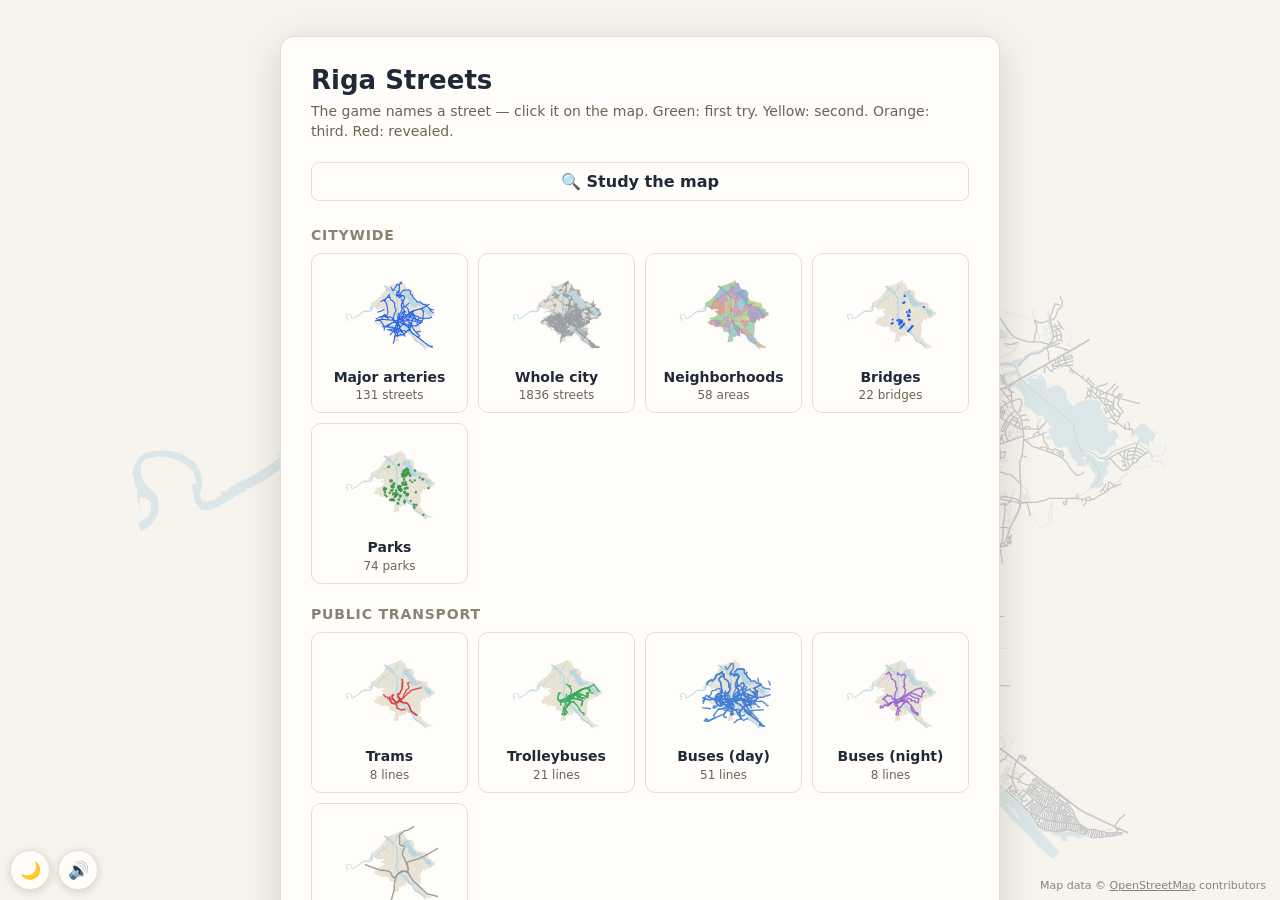
==== index.html @ 74962e13 "Riga Streets: Seterra-style game for learning Riga's geography Locate quizzes for streets (58 neighb" ====
<!DOCTYPE html>
<html lang="en">
<head>
<meta charset="utf-8">
<meta name="viewport" content="width=device-width, initial-scale=1, user-scalable=no">
<title>Riga Streets</title>
<script>
/* Apply the saved theme before first paint to avoid a light flash */
try {
  var t = (JSON.parse(localStorage.getItem("rigaStreets.prefs")) || {}).theme;
  if (!t && matchMedia("(prefers-color-scheme: dark)").matches) t = "dark";
  if (t) document.documentElement.dataset.theme = t;
} catch (e) {}
</script>
<link rel="stylesheet" href="css/style.css?v=16">
</head>
<body>

<canvas id="map"></canvas>

<div id="tooltip" class="hidden"></div>

<div id="nodata" class="hidden panel">
  <h1>Riga Streets</h1>
  <p>Game data not found. Generate it first:</p>
  <pre>python3 tools/fetch_osm.py
python3 tools/build_data.py</pre>
  <p>then reload this page.</p>
</div>

<div id="menu" class="screen hidden">
  <div class="panel menu-panel">
    <h1>Riga Streets</h1>
    <p class="subtitle">The game names a street — click it on the map.
      Green: first try. Yellow: second. Orange: third. Red: revealed.</p>
    <button id="btn-study" class="btn btn-wide">🔍 Study the map</button>
    <h2>Citywide</h2>
    <div id="menu-specials" class="level-list"></div>
    <h2>Public transport</h2>
    <div id="menu-transport" class="level-list"></div>
    <h2>Neighborhoods</h2>
    <input id="hood-search" type="search" placeholder="Search neighborhoods…"
           autocomplete="off" spellcheck="false">
    <div id="hood-none" class="hood-none hidden">No neighborhood matches</div>
    <div id="menu-hoods" class="level-list"></div>
  </div>
</div>

<div id="hud" class="hidden">
  <div class="hud-bar">
    <button id="btn-quit" class="btn btn-small">‹ Menu</button>
    <div id="prompt">Click: <b id="prompt-name"></b> <span id="prompt-hint"></span></div>
    <div id="progress" class="hud-stat"></div>
    <div id="timer" class="hud-stat"></div>
    <button id="btn-skip" class="btn btn-small" title="Give up on this street (S)">Skip</button>
  </div>
</div>

<div id="study-bar" class="hidden">
  <div class="hud-bar">
    <button id="btn-study-back" class="btn btn-small">‹ Menu</button>
    <div class="hud-title">Study mode — hover for names, click to pin</div>
    <label class="toggle"><input type="checkbox" id="study-districts"> Districts</label>
    <label class="toggle"><input type="checkbox" id="study-shade"> Shading</label>
    <label class="toggle"><input type="checkbox" id="study-majors"> Majors only</label>
  </div>
</div>

<div id="summary" class="screen hidden">
  <div class="panel summary-panel">
    <h1 id="sum-title"></h1>
    <div class="sum-score-row">
      <div id="sum-score"></div>
      <div id="sum-best" class="badge hidden">New best!</div>
    </div>
    <p id="sum-detail"></p>
    <div id="sum-missed-wrap">
      <h2><span id="sum-missed-word">Missed streets</span>
        <span class="hint">(hover to flash on the map)</span></h2>
      <ul id="sum-missed"></ul>
    </div>
    <div class="btn-row">
      <button id="sum-again" class="btn">Play again</button>
      <button id="sum-study" class="btn">Study this area</button>
      <button id="sum-menu" class="btn">Menu</button>
    </div>
  </div>
</div>

<div id="corner-controls">
  <button id="btn-theme" class="corner-btn" title="Light/dark theme">🌙</button>
  <button id="btn-sound" class="corner-btn" title="Sound on/off">🔊</button>
</div>

<div id="attribution">Map data © <a href="https://www.openstreetmap.org/copyright"
  target="_blank" rel="noopener">OpenStreetMap</a> contributors</div>

<script src="data/riga_data.js?v=16"></script>
<script src="js/geometry.js?v=16"></script>
<script src="js/spatial.js?v=16"></script>
<script src="js/view.js?v=16"></script>
<script src="js/renderer.js?v=16"></script>
<script src="js/levels.js?v=16"></script>
<script src="js/storage.js?v=16"></script>
<script src="js/sound.js?v=16"></script>
<script src="js/study.js?v=16"></script>
<script src="js/game.js?v=16"></script>
<script src="js/hoodgame.js?v=16"></script>
<script src="js/featgame.js?v=16"></script>
<script src="js/ui.js?v=16"></script>
<script src="js/main.js?v=16"></script>
</body>
</html>
---- css/style.css ----
:root {
  --bg: #f7f4ee;
  --panel: #fffdf9;
  --panel-border: #e5dfd2;
  --text: #1f2937;
  --text-dim: #6b6455;
  --text-faint: #8a8272;
  --hover-bg: #f4efe4;
  --pre-bg: #f2ede2;
  --veil: rgba(247, 244, 238, 0.55);
  --shadow: rgba(60, 50, 30, 0.18);
  --tooltip-bg: rgba(31, 41, 55, 0.92);
  --gold: #b8860b;
  --flash-ok: #c9ecd0;
  --flash-bad: #f6cfc9;
  --accent-border: #2563eb;
}

[data-theme="dark"] {
  --bg: #14171c;
  --panel: #1d2127;
  --panel-border: #30363d;
  --text: #e6e9ee;
  --text-dim: #9aa3ad;
  --text-faint: #7c8590;
  --hover-bg: #262c34;
  --pre-bg: #12151a;
  --veil: rgba(20, 23, 28, 0.6);
  --shadow: rgba(0, 0, 0, 0.5);
  --tooltip-bg: rgba(10, 12, 15, 0.95);
  --gold: #d4a72c;
  --flash-ok: #1f4d2a;
  --flash-bad: #5c2620;
  --accent-border: #60a5fa;
}

* { box-sizing: border-box; margin: 0; padding: 0; }

html, body {
  height: 100%;
  overflow: hidden;
  font-family: system-ui, -apple-system, "Segoe UI", Roboto, sans-serif;
  color: var(--text);
  background: var(--bg);
}

#map {
  position: fixed;
  inset: 0;
  width: 100%;
  height: 100%;
  touch-action: none;
  cursor: crosshair;
}

.hidden { display: none !important; }

/* --- overlay screens --- */

.screen {
  position: fixed;
  inset: 0;
  display: flex;
  align-items: flex-start;
  justify-content: center;
  padding: 4vh 16px;
  overflow-y: auto;
  background: var(--veil);
}

.panel {
  background: var(--panel);
  border: 1px solid var(--panel-border);
  border-radius: 14px;
  box-shadow: 0 10px 40px var(--shadow);
  padding: 28px 30px;
  max-width: 720px;
  width: 100%;
}

#nodata {
  position: fixed;
  top: 10vh;
  left: 50%;
  transform: translateX(-50%);
  max-width: 480px;
}
#nodata pre {
  background: var(--pre-bg);
  padding: 12px;
  border-radius: 8px;
  margin: 10px 0;
}

h1 { font-size: 26px; margin-bottom: 6px; }
h2 { font-size: 14px; text-transform: uppercase; letter-spacing: 0.06em;
     color: var(--text-faint); margin: 22px 0 10px; }
.subtitle { color: var(--text-dim); font-size: 14px; margin-bottom: 14px; line-height: 1.45; }
.hint { font-weight: normal; text-transform: none; letter-spacing: 0; }

/* --- menu card grid --- */

.level-list {
  display: grid;
  grid-template-columns: repeat(auto-fill, minmax(136px, 1fr));
  gap: 10px;
}

.level-card {
  display: flex;
  flex-direction: column;
  align-items: center;
  gap: 3px;
  padding: 12px 8px 10px;
  border: 1px solid var(--panel-border);
  border-radius: 10px;
  background: none;
  font: inherit;
  color: inherit;
  cursor: pointer;
  text-align: center;
}
.level-card:hover {
  background: var(--hover-bg);
  border-color: var(--accent-border);
}
.level-card .thumb { margin-bottom: 4px; }
.lv-name { font-weight: 600; font-size: 14px; line-height: 1.2; }
.lv-meta { font-size: 12px; color: var(--text-dim); white-space: nowrap; }
.lv-best { color: var(--gold); font-weight: 600; }

#hood-search {
  width: 100%;
  font: inherit;
  padding: 8px 12px;
  border: 1px solid var(--panel-border);
  border-radius: 8px;
  background: var(--pre-bg);
  color: var(--text);
  margin-bottom: 10px;
}
#hood-search:focus {
  outline: 2px solid var(--accent-border);
  outline-offset: -1px;
}
#hood-search::placeholder { color: var(--text-faint); }
.hood-none { color: var(--text-faint); font-size: 13px; padding: 2px 0 10px; }

/* --- buttons --- */

.btn {
  font: inherit;
  font-weight: 600;
  padding: 9px 16px;
  border: 1px solid var(--panel-border);
  border-radius: 8px;
  background: var(--panel);
  cursor: pointer;
  color: var(--text);
}
.btn:hover { background: var(--hover-bg); }
.btn-wide { width: 100%; margin: 6px 0 4px; }
.btn-small { padding: 5px 12px; font-size: 13px; white-space: nowrap; }
.btn-row { display: flex; gap: 10px; margin-top: 18px; flex-wrap: wrap; }

/* --- HUD --- */

#hud, #study-bar {
  position: fixed;
  top: 10px;
  left: 50%;
  transform: translateX(-50%);
  width: min(96vw, 860px);
  z-index: 5;
}

.hud-bar {
  display: flex;
  align-items: center;
  gap: 14px;
  background: var(--panel);
  border: 1px solid var(--panel-border);
  border-radius: 10px;
  box-shadow: 0 4px 18px var(--shadow);
  padding: 8px 12px;
  flex-wrap: wrap;
}

#prompt { flex: 1; font-size: 17px; min-width: 200px; border-radius: 6px; padding: 2px 8px; }
#prompt b { font-size: 18px; }
#prompt-hint { color: var(--text-faint); font-size: 13px; }
.hud-stat { font-variant-numeric: tabular-nums; color: var(--text-dim); font-size: 15px; }
.hud-title { flex: 1; font-size: 14px; color: var(--text-dim); min-width: 200px; }

.toggle { font-size: 13px; color: var(--text); display: flex; gap: 5px; align-items: center;
          cursor: pointer; white-space: nowrap; }

@keyframes flashOk  { 0% { background: var(--flash-ok); } 100% { background: transparent; } }
@keyframes flashBad { 0% { background: var(--flash-bad); } 100% { background: transparent; } }
.flash-ok  { animation: flashOk 0.7s ease-out; }
.flash-bad { animation: flashBad 0.7s ease-out; }

/* --- tooltip --- */

#tooltip {
  position: fixed;
  z-index: 20;
  pointer-events: none;
  background: var(--tooltip-bg);
  color: #fff;
  font-size: 13px;
  padding: 5px 9px;
  border-radius: 6px;
  max-width: 300px;
}
#tooltip.tooltip-bad { background: rgba(192, 57, 43, 0.94); }
#tooltip .tt-also { font-size: 11px; opacity: 0.75; margin-top: 2px; }

/* --- summary --- */

.summary-panel { max-width: 460px; }
.sum-score-row { display: flex; align-items: center; gap: 12px; margin: 10px 0 4px; }
#sum-score { font-size: 42px; font-weight: 700; }
.badge {
  background: #2e9e44; color: #fff; font-size: 12px; font-weight: 700;
  padding: 4px 10px; border-radius: 999px;
}
#sum-detail { color: var(--text-dim); margin-bottom: 6px; }
#sum-missed-wrap ul { list-style: none; max-height: 30vh; overflow-y: auto; }
#sum-missed li {
  padding: 4px 8px; border-radius: 6px; cursor: default; font-size: 14px;
}
#sum-missed li:hover { background: var(--flash-bad); }

/* --- fixed corners --- */

#corner-controls {
  position: fixed;
  left: 10px;
  bottom: 10px;
  display: flex;
  gap: 8px;
  z-index: 15;
}
.corner-btn {
  width: 40px;
  height: 40px;
  border-radius: 50%;
  border: 1px solid var(--panel-border);
  background: var(--panel);
  box-shadow: 0 2px 10px var(--shadow);
  font-size: 17px;
  cursor: pointer;
  line-height: 1;
}
.corner-btn:hover { background: var(--hover-bg); }

#attribution {
  position: fixed;
  right: 8px;
  bottom: 6px;
  font-size: 11px;
  color: var(--text-faint);
  background: var(--veil);
  padding: 2px 6px;
  border-radius: 4px;
  z-index: 4;
}
#attribution a { color: inherit; }
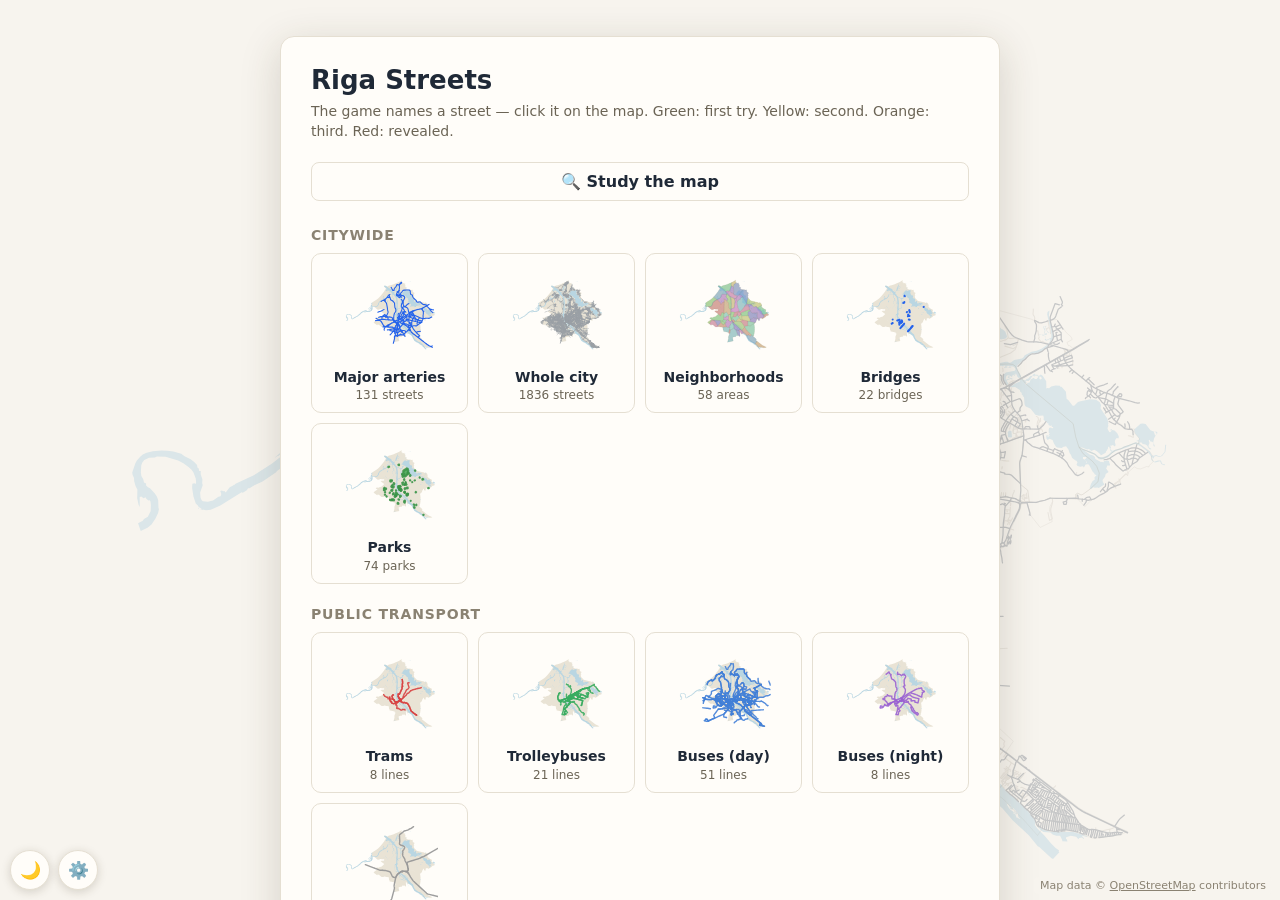
==== commit 4f5967b0: "feat: Add Latvia dataset and integrate into existing game structure - Introduced a new dataset for L" ====
--- a/index.html
+++ b/index.html
@@ -12,7 +12,7 @@
   if (t) document.documentElement.dataset.theme = t;
 } catch (e) {}
 </script>
-<link rel="stylesheet" href="css/style.css?v=16">
+<link rel="stylesheet" href="css/style.css?v=30">
 </head>
 <body>
 
@@ -38,6 +38,8 @@
     <div id="menu-specials" class="level-list"></div>
     <h2>Public transport</h2>
     <div id="menu-transport" class="level-list"></div>
+    <h2 id="menu-latvia-h2">Latvia</h2>
+    <div id="menu-latvia" class="level-list"></div>
     <h2>Neighborhoods</h2>
     <input id="hood-search" type="search" placeholder="Search neighborhoods…"
            autocomplete="off" spellcheck="false">
@@ -52,6 +54,7 @@
     <div id="prompt">Click: <b id="prompt-name"></b> <span id="prompt-hint"></span></div>
     <div id="progress" class="hud-stat"></div>
     <div id="timer" class="hud-stat"></div>
+    <button id="btn-restart" class="btn btn-small" title="Restart this level">↻ Restart</button>
     <button id="btn-skip" class="btn btn-small" title="Give up on this street (S)">Skip</button>
   </div>
 </div>
@@ -89,25 +92,33 @@
 
 <div id="corner-controls">
   <button id="btn-theme" class="corner-btn" title="Light/dark theme">🌙</button>
-  <button id="btn-sound" class="corner-btn" title="Sound on/off">🔊</button>
+  <button id="btn-settings" class="corner-btn" title="Map & sound settings">⚙️</button>
+</div>
+
+<div id="settings-pop" class="hidden">
+  <label class="toggle"><input type="checkbox" id="set-pan" checked> Map panning</label>
+  <label class="toggle"><input type="checkbox" id="set-zoom" checked> Map zooming</label>
+  <label class="toggle"><input type="checkbox" id="set-sound" checked> Sound</label>
+  <button id="set-reset" class="btn btn-small">⟲ Reset view</button>
 </div>
 
 <div id="attribution">Map data © <a href="https://www.openstreetmap.org/copyright"
   target="_blank" rel="noopener">OpenStreetMap</a> contributors</div>
 
-<script src="data/riga_data.js?v=16"></script>
-<script src="js/geometry.js?v=16"></script>
-<script src="js/spatial.js?v=16"></script>
-<script src="js/view.js?v=16"></script>
-<script src="js/renderer.js?v=16"></script>
-<script src="js/levels.js?v=16"></script>
-<script src="js/storage.js?v=16"></script>
-<script src="js/sound.js?v=16"></script>
-<script src="js/study.js?v=16"></script>
-<script src="js/game.js?v=16"></script>
-<script src="js/hoodgame.js?v=16"></script>
-<script src="js/featgame.js?v=16"></script>
-<script src="js/ui.js?v=16"></script>
-<script src="js/main.js?v=16"></script>
+<script src="data/riga_data.js?v=30"></script>
+<script src="data/latvia_data.js?v=30"></script>
+<script src="js/geometry.js?v=30"></script>
+<script src="js/spatial.js?v=30"></script>
+<script src="js/view.js?v=30"></script>
+<script src="js/renderer.js?v=30"></script>
+<script src="js/levels.js?v=30"></script>
+<script src="js/storage.js?v=30"></script>
+<script src="js/sound.js?v=30"></script>
+<script src="js/study.js?v=30"></script>
+<script src="js/game.js?v=30"></script>
+<script src="js/hoodgame.js?v=30"></script>
+<script src="js/featgame.js?v=30"></script>
+<script src="js/ui.js?v=30"></script>
+<script src="js/main.js?v=30"></script>
 </body>
 </html>
--- a/css/style.css
+++ b/css/style.css
@@ -255,6 +255,22 @@
 }
 .corner-btn:hover { background: var(--hover-bg); }
 
+#settings-pop {
+  position: fixed;
+  left: 10px;
+  bottom: 58px;
+  z-index: 16;
+  display: flex;
+  flex-direction: column;
+  gap: 9px;
+  padding: 12px 14px;
+  border-radius: 10px;
+  border: 1px solid var(--panel-border);
+  background: var(--panel);
+  box-shadow: 0 4px 18px var(--shadow);
+}
+#settings-pop .btn { margin-top: 3px; }
+
 #attribution {
   position: fixed;
   right: 8px;
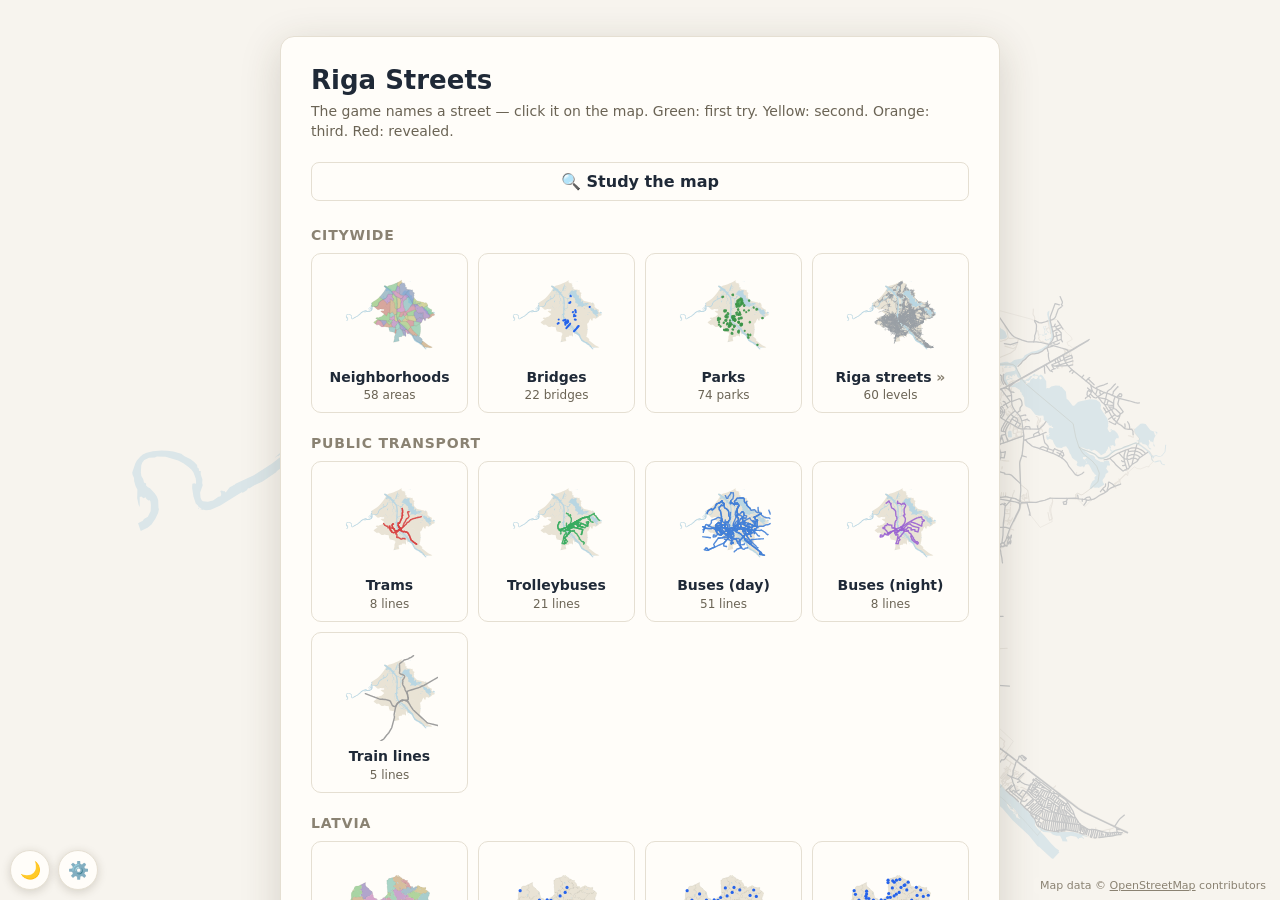
==== commit ac81b6c0: "feat: Implement second-level pagasti levels and enhance UI navigation - Updated index.html to includ" ====
--- a/index.html
+++ b/index.html
@@ -12,7 +12,7 @@
   if (t) document.documentElement.dataset.theme = t;
 } catch (e) {}
 </script>
-<link rel="stylesheet" href="css/style.css?v=30">
+<link rel="stylesheet" href="css/style.css?v=42">
 </head>
 <body>
 
@@ -30,21 +30,36 @@
 
 <div id="menu" class="screen hidden">
   <div class="panel menu-panel">
-    <h1>Riga Streets</h1>
-    <p class="subtitle">The game names a street — click it on the map.
-      Green: first try. Yellow: second. Orange: third. Red: revealed.</p>
-    <button id="btn-study" class="btn btn-wide">🔍 Study the map</button>
-    <h2>Citywide</h2>
-    <div id="menu-specials" class="level-list"></div>
-    <h2>Public transport</h2>
-    <div id="menu-transport" class="level-list"></div>
-    <h2 id="menu-latvia-h2">Latvia</h2>
-    <div id="menu-latvia" class="level-list"></div>
-    <h2>Neighborhoods</h2>
-    <input id="hood-search" type="search" placeholder="Search neighborhoods…"
-           autocomplete="off" spellcheck="false">
-    <div id="hood-none" class="hood-none hidden">No neighborhood matches</div>
-    <div id="menu-hoods" class="level-list"></div>
+    <div id="menu-root">
+      <h1>Riga Streets</h1>
+      <p class="subtitle">The game names a street — click it on the map.
+        Green: first try. Yellow: second. Orange: third. Red: revealed.</p>
+      <button id="btn-study" class="btn btn-wide">🔍 Study the map</button>
+      <h2>Citywide</h2>
+      <div id="menu-specials" class="level-list"></div>
+      <h2>Public transport</h2>
+      <div id="menu-transport" class="level-list"></div>
+      <h2 id="menu-latvia-h2">Latvia</h2>
+      <div id="menu-latvia" class="level-list"></div>
+    </div>
+    <div id="menu-sub" class="hidden">
+      <div class="sub-head">
+        <button id="btn-sub-back" class="btn btn-small">‹ Back</button>
+        <h1 id="sub-title"></h1>
+      </div>
+      <div id="sub-pagasti" class="hidden">
+        <input id="pag-search" type="search" placeholder="Search municipalities…"
+               autocomplete="off" spellcheck="false">
+        <div id="pag-none" class="hood-none hidden">No municipality matches</div>
+        <div id="menu-pagasti" class="level-list"></div>
+      </div>
+      <div id="sub-streets" class="hidden">
+        <input id="hood-search" type="search" placeholder="Search neighborhoods…"
+               autocomplete="off" spellcheck="false">
+        <div id="hood-none" class="hood-none hidden">No neighborhood matches</div>
+        <div id="menu-hoods" class="level-list"></div>
+      </div>
+    </div>
   </div>
 </div>
 
@@ -105,20 +120,20 @@
 <div id="attribution">Map data © <a href="https://www.openstreetmap.org/copyright"
   target="_blank" rel="noopener">OpenStreetMap</a> contributors</div>
 
-<script src="data/riga_data.js?v=30"></script>
-<script src="data/latvia_data.js?v=30"></script>
-<script src="js/geometry.js?v=30"></script>
-<script src="js/spatial.js?v=30"></script>
-<script src="js/view.js?v=30"></script>
-<script src="js/renderer.js?v=30"></script>
-<script src="js/levels.js?v=30"></script>
-<script src="js/storage.js?v=30"></script>
-<script src="js/sound.js?v=30"></script>
-<script src="js/study.js?v=30"></script>
-<script src="js/game.js?v=30"></script>
-<script src="js/hoodgame.js?v=30"></script>
-<script src="js/featgame.js?v=30"></script>
-<script src="js/ui.js?v=30"></script>
-<script src="js/main.js?v=30"></script>
+<script src="data/riga_data.js?v=42"></script>
+<script src="data/latvia_data.js?v=42"></script>
+<script src="js/geometry.js?v=42"></script>
+<script src="js/spatial.js?v=42"></script>
+<script src="js/view.js?v=42"></script>
+<script src="js/renderer.js?v=42"></script>
+<script src="js/levels.js?v=42"></script>
+<script src="js/storage.js?v=42"></script>
+<script src="js/sound.js?v=42"></script>
+<script src="js/study.js?v=42"></script>
+<script src="js/game.js?v=42"></script>
+<script src="js/hoodgame.js?v=42"></script>
+<script src="js/featgame.js?v=42"></script>
+<script src="js/ui.js?v=42"></script>
+<script src="js/main.js?v=42"></script>
 </body>
 </html>
--- a/css/style.css
+++ b/css/style.css
@@ -271,6 +271,11 @@
 }
 #settings-pop .btn { margin-top: 3px; }
 
+/* category submenus */
+.sub-head { display: flex; align-items: center; gap: 14px; margin-bottom: 8px; }
+.sub-head h1 { margin: 0; }
+.level-card.folder .lv-name::after { content: " »"; color: var(--text-faint); }
+
 #attribution {
   position: fixed;
   right: 8px;
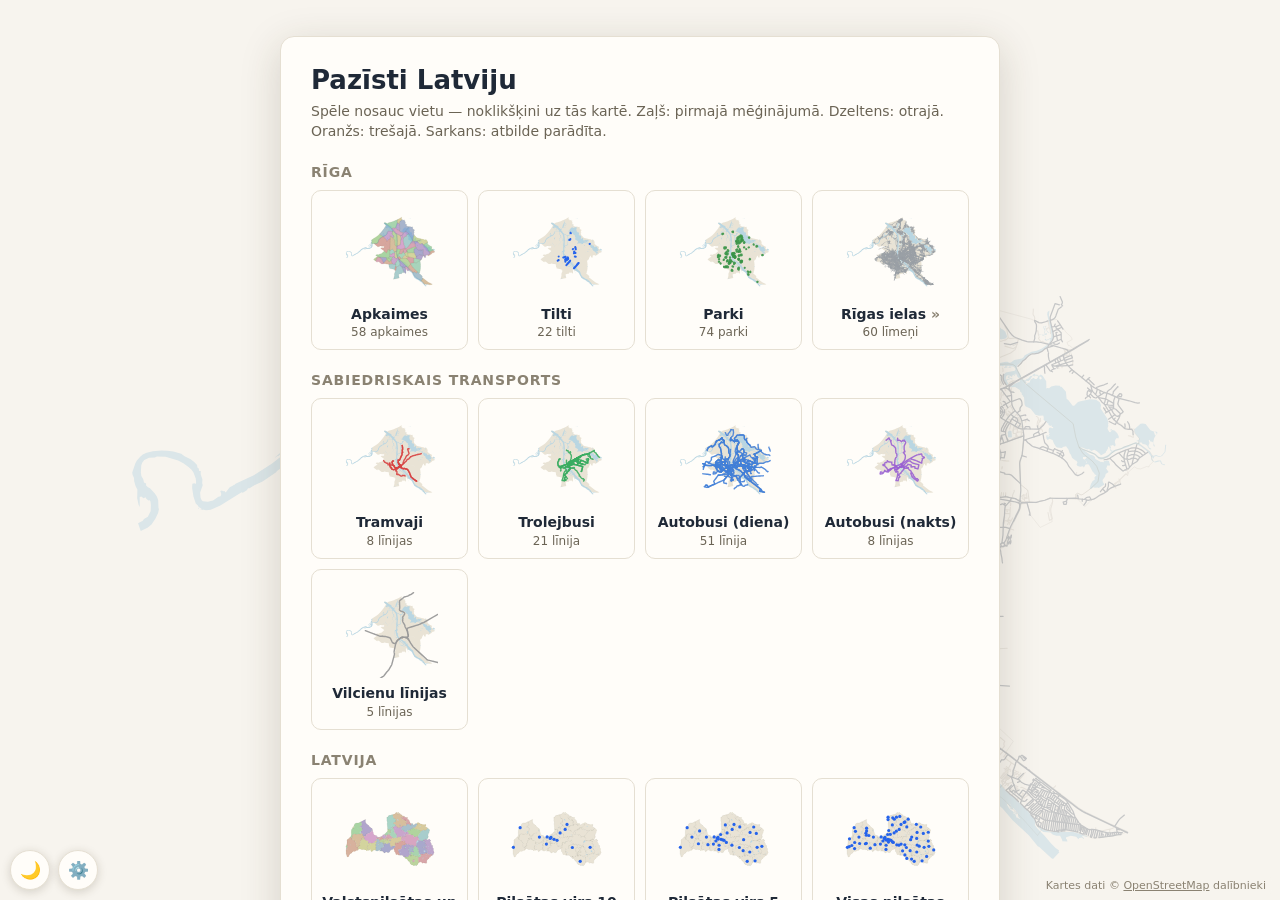
==== commit f768b8fd: "Refactor levels and UI for internationalization support - Updated level definitions in levels.js to " ====
--- a/index.html
+++ b/index.html
@@ -1,9 +1,9 @@
 <!DOCTYPE html>
-<html lang="en">
+<html lang="lv">
 <head>
 <meta charset="utf-8">
 <meta name="viewport" content="width=device-width, initial-scale=1, user-scalable=no">
-<title>Riga Streets</title>
+<title>Pazīsti Latviju</title>
 <script>
 /* Apply the saved theme before first paint to avoid a light flash */
 try {
@@ -12,7 +12,7 @@
   if (t) document.documentElement.dataset.theme = t;
 } catch (e) {}
 </script>
-<link rel="stylesheet" href="css/style.css?v=42">
+<link rel="stylesheet" href="css/style.css?v=54">
 </head>
 <body>
 
@@ -21,42 +21,48 @@
 <div id="tooltip" class="hidden"></div>
 
 <div id="nodata" class="hidden panel">
-  <h1>Riga Streets</h1>
-  <p>Game data not found. Generate it first:</p>
+  <h1>Pazīsti Latviju</h1>
+  <p data-i18n="nodata.p1">Spēles dati nav atrasti. Vispirms tie jāizveido:</p>
   <pre>python3 tools/fetch_osm.py
 python3 tools/build_data.py</pre>
-  <p>then reload this page.</p>
+  <p data-i18n="nodata.p2">pēc tam pārlādē šo lapu.</p>
 </div>
 
 <div id="menu" class="screen hidden">
   <div class="panel menu-panel">
     <div id="menu-root">
-      <h1>Riga Streets</h1>
-      <p class="subtitle">The game names a street — click it on the map.
-        Green: first try. Yellow: second. Orange: third. Red: revealed.</p>
-      <button id="btn-study" class="btn btn-wide">🔍 Study the map</button>
-      <h2>Citywide</h2>
+      <h1>Pazīsti Latviju</h1>
+      <p class="subtitle" data-i18n="menu.subtitle">Spēle nosauc vietu —
+        noklikšķini uz tās kartē. Zaļš: pirmajā mēģinājumā. Dzeltens: otrajā.
+        Oranžs: trešajā. Sarkans: atbilde parādīta.</p>
+      <h2 data-i18n="menu.h2.riga">Rīga</h2>
       <div id="menu-specials" class="level-list"></div>
-      <h2>Public transport</h2>
+      <h2 data-i18n="menu.h2.transport">Sabiedriskais transports</h2>
       <div id="menu-transport" class="level-list"></div>
-      <h2 id="menu-latvia-h2">Latvia</h2>
+      <h2 id="menu-latvia-h2" data-i18n="menu.h2.latvia">Latvija</h2>
       <div id="menu-latvia" class="level-list"></div>
     </div>
     <div id="menu-sub" class="hidden">
       <div class="sub-head">
-        <button id="btn-sub-back" class="btn btn-small">‹ Back</button>
+        <button id="btn-sub-back" class="btn btn-small" data-i18n="menu.back">‹ Atpakaļ</button>
         <h1 id="sub-title"></h1>
       </div>
       <div id="sub-pagasti" class="hidden">
-        <input id="pag-search" type="search" placeholder="Search municipalities…"
+        <div id="menu-pagasti-top" class="level-list"></div>
+        <input id="pag-search" type="search" placeholder="Meklēt novadus…"
+               data-i18n-placeholder="search.pagasti"
                autocomplete="off" spellcheck="false">
-        <div id="pag-none" class="hood-none hidden">No municipality matches</div>
+        <div id="pag-none" class="hood-none hidden"
+             data-i18n="search.pagasti.none">Neviens novads neatbilst</div>
         <div id="menu-pagasti" class="level-list"></div>
       </div>
       <div id="sub-streets" class="hidden">
-        <input id="hood-search" type="search" placeholder="Search neighborhoods…"
+        <div id="menu-streets-top" class="level-list"></div>
+        <input id="hood-search" type="search" placeholder="Meklēt apkaimes…"
+               data-i18n-placeholder="search.hoods"
                autocomplete="off" spellcheck="false">
-        <div id="hood-none" class="hood-none hidden">No neighborhood matches</div>
+        <div id="hood-none" class="hood-none hidden"
+             data-i18n="search.hoods.none">Neviena apkaime neatbilst</div>
         <div id="menu-hoods" class="level-list"></div>
       </div>
     </div>
@@ -65,22 +71,15 @@
 
 <div id="hud" class="hidden">
   <div class="hud-bar">
-    <button id="btn-quit" class="btn btn-small">‹ Menu</button>
-    <div id="prompt">Click: <b id="prompt-name"></b> <span id="prompt-hint"></span></div>
+    <button id="btn-quit" class="btn btn-small" data-i18n="hud.menu">‹ Izvēlne</button>
+    <div id="level-name" class="hud-level"></div>
+    <div id="prompt"><span data-i18n="hud.find">Atrodi:</span> <b id="prompt-name"></b> <span id="prompt-hint"></span></div>
     <div id="progress" class="hud-stat"></div>
     <div id="timer" class="hud-stat"></div>
-    <button id="btn-restart" class="btn btn-small" title="Restart this level">↻ Restart</button>
-    <button id="btn-skip" class="btn btn-small" title="Give up on this street (S)">Skip</button>
-  </div>
-</div>
-
-<div id="study-bar" class="hidden">
-  <div class="hud-bar">
-    <button id="btn-study-back" class="btn btn-small">‹ Menu</button>
-    <div class="hud-title">Study mode — hover for names, click to pin</div>
-    <label class="toggle"><input type="checkbox" id="study-districts"> Districts</label>
-    <label class="toggle"><input type="checkbox" id="study-shade"> Shading</label>
-    <label class="toggle"><input type="checkbox" id="study-majors"> Majors only</label>
+    <button id="btn-restart" class="btn btn-small" title="Sākt šo līmeni no jauna"
+            data-i18n="hud.restart" data-i18n-title="hud.restart.title">↻ No jauna</button>
+    <button id="btn-skip" class="btn btn-small" title="Padoties un parādīt atbildi (S)"
+            data-i18n="hud.skip" data-i18n-title="hud.skip.title">Izlaist</button>
   </div>
 </div>
 
@@ -89,51 +88,58 @@
     <h1 id="sum-title"></h1>
     <div class="sum-score-row">
       <div id="sum-score"></div>
-      <div id="sum-best" class="badge hidden">New best!</div>
+      <div id="sum-best" class="badge hidden" data-i18n="sum.best">Jauns rekords!</div>
     </div>
     <p id="sum-detail"></p>
     <div id="sum-missed-wrap">
-      <h2><span id="sum-missed-word">Missed streets</span>
-        <span class="hint">(hover to flash on the map)</span></h2>
+      <h2><span id="sum-missed-word">Neuzminētās ielas</span>
+        <span class="hint" data-i18n="sum.hint">(uzvirzi kursoru — iemirgosies kartē)</span></h2>
       <ul id="sum-missed"></ul>
     </div>
     <div class="btn-row">
-      <button id="sum-again" class="btn">Play again</button>
-      <button id="sum-study" class="btn">Study this area</button>
-      <button id="sum-menu" class="btn">Menu</button>
+      <button id="sum-again" class="btn" data-i18n="sum.again">Spēlēt vēlreiz</button>
+      <button id="sum-menu" class="btn" data-i18n="sum.menu">Izvēlne</button>
     </div>
   </div>
 </div>
 
 <div id="corner-controls">
-  <button id="btn-theme" class="corner-btn" title="Light/dark theme">🌙</button>
-  <button id="btn-settings" class="corner-btn" title="Map & sound settings">⚙️</button>
+  <button id="btn-theme" class="corner-btn" title="Gaišais/tumšais režīms"
+          data-i18n-title="btn.theme.title">🌙</button>
+  <button id="btn-settings" class="corner-btn" title="Kartes un skaņas iestatījumi"
+          data-i18n-title="btn.settings.title">⚙️</button>
 </div>
 
 <div id="settings-pop" class="hidden">
-  <label class="toggle"><input type="checkbox" id="set-pan" checked> Map panning</label>
-  <label class="toggle"><input type="checkbox" id="set-zoom" checked> Map zooming</label>
-  <label class="toggle"><input type="checkbox" id="set-sound" checked> Sound</label>
-  <button id="set-reset" class="btn btn-small">⟲ Reset view</button>
+  <label class="toggle"><input type="checkbox" id="set-pan" checked> <span data-i18n="set.pan">Kartes pārvietošana</span></label>
+  <label class="toggle"><input type="checkbox" id="set-zoom" checked> <span data-i18n="set.zoom">Kartes tālummaiņa</span></label>
+  <label class="toggle"><input type="checkbox" id="set-sound" checked> <span data-i18n="set.sound">Skaņa</span></label>
+  <label class="toggle" id="set-fast-row"><input type="checkbox" id="set-fast"> <span data-i18n="set.fast">Ātrais režīms</span></label>
+  <label class="toggle"><span data-i18n="set.lang">Valoda</span> <select id="set-lang">
+    <option value="lv">Latviešu</option>
+    <option value="en">English</option>
+  </select></label>
+  <button id="set-reset" class="btn btn-small" data-i18n="set.reset">⟲ Atiestatīt skatu</button>
 </div>
 
-<div id="attribution">Map data © <a href="https://www.openstreetmap.org/copyright"
-  target="_blank" rel="noopener">OpenStreetMap</a> contributors</div>
+<div id="attribution"><span data-i18n="attr.pre">Kartes dati © </span><a
+  href="https://www.openstreetmap.org/copyright"
+  target="_blank" rel="noopener">OpenStreetMap</a><span data-i18n="attr.post"> dalībnieki</span></div>
 
-<script src="data/riga_data.js?v=42"></script>
-<script src="data/latvia_data.js?v=42"></script>
-<script src="js/geometry.js?v=42"></script>
-<script src="js/spatial.js?v=42"></script>
-<script src="js/view.js?v=42"></script>
-<script src="js/renderer.js?v=42"></script>
-<script src="js/levels.js?v=42"></script>
-<script src="js/storage.js?v=42"></script>
-<script src="js/sound.js?v=42"></script>
-<script src="js/study.js?v=42"></script>
-<script src="js/game.js?v=42"></script>
-<script src="js/hoodgame.js?v=42"></script>
-<script src="js/featgame.js?v=42"></script>
-<script src="js/ui.js?v=42"></script>
-<script src="js/main.js?v=42"></script>
+<script src="data/riga_data.js?v=54"></script>
+<script src="data/latvia_data.js?v=54"></script>
+<script src="js/geometry.js?v=54"></script>
+<script src="js/spatial.js?v=54"></script>
+<script src="js/view.js?v=54"></script>
+<script src="js/renderer.js?v=54"></script>
+<script src="js/levels.js?v=54"></script>
+<script src="js/storage.js?v=54"></script>
+<script src="js/i18n.js?v=54"></script>
+<script src="js/sound.js?v=54"></script>
+<script src="js/game.js?v=54"></script>
+<script src="js/hoodgame.js?v=54"></script>
+<script src="js/featgame.js?v=54"></script>
+<script src="js/ui.js?v=54"></script>
+<script src="js/main.js?v=54"></script>
 </body>
 </html>
--- a/css/style.css
+++ b/css/style.css
@@ -1,4 +1,7 @@
 :root {
+  color-scheme: light;
+  /* Inherited by every scroller; the vars re-resolve per theme */
+  scrollbar-color: var(--text-faint) transparent;
   --bg: #f7f4ee;
   --panel: #fffdf9;
   --panel-border: #e5dfd2;
@@ -17,6 +20,7 @@
 }
 
 [data-theme="dark"] {
+  color-scheme: dark;
   --bg: #14171c;
   --panel: #1d2127;
   --panel-border: #30363d;
@@ -65,6 +69,10 @@
   justify-content: center;
   padding: 4vh 16px;
   overflow-y: auto;
+  /* Symmetric gutters: the centered panel must not shift when the
+     scrollbar appears */
+  scrollbar-gutter: stable both-edges;
+  scrollbar-width: thin;
   background: var(--veil);
 }
 
@@ -129,7 +137,7 @@
 .lv-meta { font-size: 12px; color: var(--text-dim); white-space: nowrap; }
 .lv-best { color: var(--gold); font-weight: 600; }
 
-#hood-search {
+#hood-search, #pag-search {
   width: 100%;
   font: inherit;
   padding: 8px 12px;
@@ -137,13 +145,13 @@
   border-radius: 8px;
   background: var(--pre-bg);
   color: var(--text);
-  margin-bottom: 10px;
-}
-#hood-search:focus {
+  margin: 14px 0 10px;
+}
+#hood-search:focus, #pag-search:focus {
   outline: 2px solid var(--accent-border);
   outline-offset: -1px;
 }
-#hood-search::placeholder { color: var(--text-faint); }
+#hood-search::placeholder, #pag-search::placeholder { color: var(--text-faint); }
 .hood-none { color: var(--text-faint); font-size: 13px; padding: 2px 0 10px; }
 
 /* --- buttons --- */
@@ -159,13 +167,12 @@
   color: var(--text);
 }
 .btn:hover { background: var(--hover-bg); }
-.btn-wide { width: 100%; margin: 6px 0 4px; }
 .btn-small { padding: 5px 12px; font-size: 13px; white-space: nowrap; }
 .btn-row { display: flex; gap: 10px; margin-top: 18px; flex-wrap: wrap; }
 
 /* --- HUD --- */
 
-#hud, #study-bar {
+#hud {
   position: fixed;
   top: 10px;
   left: 50%;
@@ -190,10 +197,12 @@
 #prompt b { font-size: 18px; }
 #prompt-hint { color: var(--text-faint); font-size: 13px; }
 .hud-stat { font-variant-numeric: tabular-nums; color: var(--text-dim); font-size: 15px; }
-.hud-title { flex: 1; font-size: 14px; color: var(--text-dim); min-width: 200px; }
+.hud-level { font-size: 13px; color: var(--text-faint); max-width: 170px;
+             white-space: nowrap; overflow: hidden; text-overflow: ellipsis; }
 
 .toggle { font-size: 13px; color: var(--text); display: flex; gap: 5px; align-items: center;
           cursor: pointer; white-space: nowrap; }
+#set-lang { font: inherit; margin-left: auto; }
 
 @keyframes flashOk  { 0% { background: var(--flash-ok); } 100% { background: transparent; } }
 @keyframes flashBad { 0% { background: var(--flash-bad); } 100% { background: transparent; } }
@@ -214,7 +223,6 @@
   max-width: 300px;
 }
 #tooltip.tooltip-bad { background: rgba(192, 57, 43, 0.94); }
-#tooltip .tt-also { font-size: 11px; opacity: 0.75; margin-top: 2px; }
 
 /* --- summary --- */
 
@@ -226,7 +234,8 @@
   padding: 4px 10px; border-radius: 999px;
 }
 #sum-detail { color: var(--text-dim); margin-bottom: 6px; }
-#sum-missed-wrap ul { list-style: none; max-height: 30vh; overflow-y: auto; }
+#sum-missed-wrap ul { list-style: none; max-height: 30vh; overflow-y: auto;
+                      scrollbar-width: thin; }
 #sum-missed li {
   padding: 4px 8px; border-radius: 6px; cursor: default; font-size: 14px;
 }
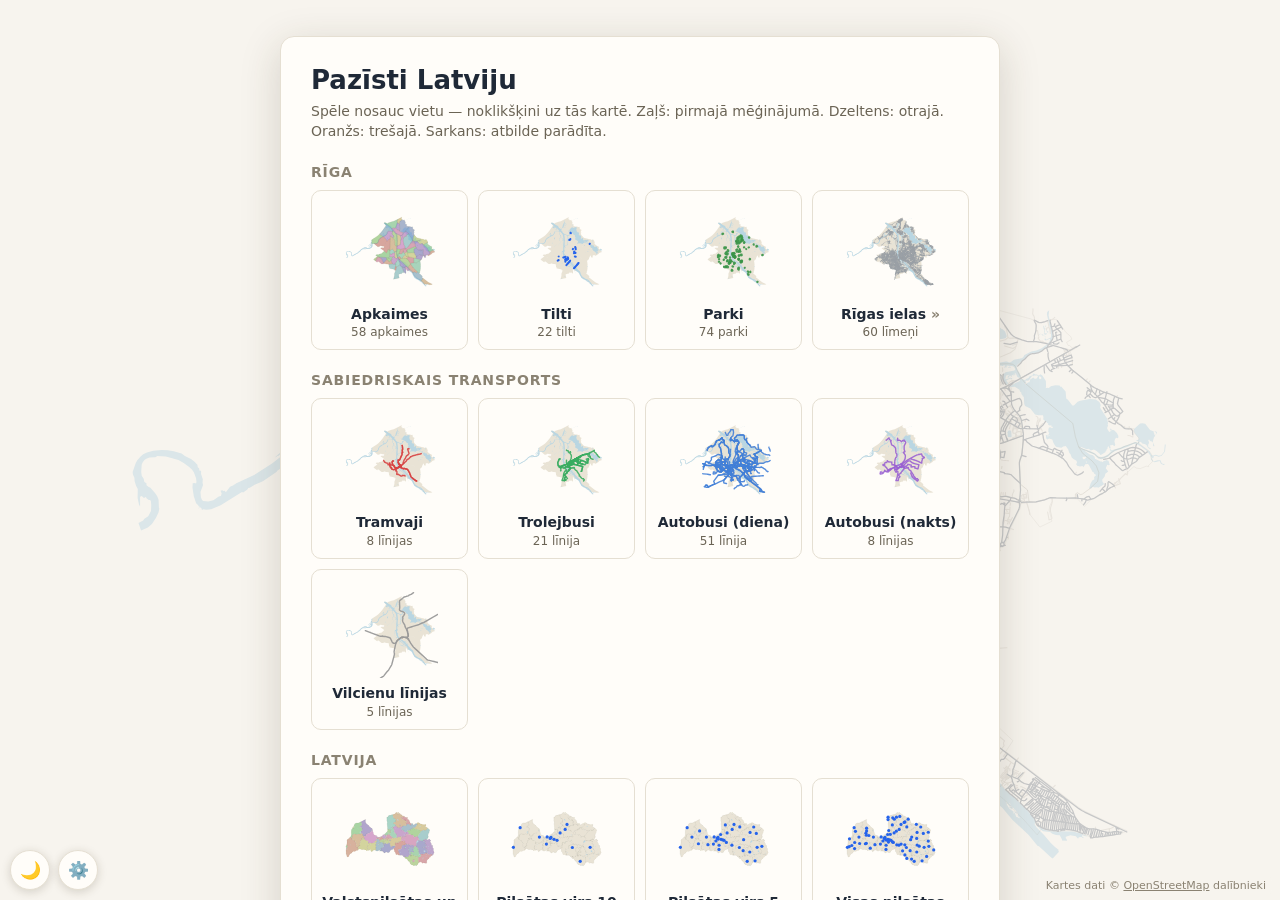
==== commit 94f52f7e: "Add data quality check script and enhance OSM fetching - Introduced a new script `check_data.py` for" ====
--- a/index.html
+++ b/index.html
@@ -12,7 +12,7 @@
   if (t) document.documentElement.dataset.theme = t;
 } catch (e) {}
 </script>
-<link rel="stylesheet" href="css/style.css?v=54">
+<link rel="stylesheet" href="css/style.css?v=68">
 </head>
 <body>
 
@@ -126,20 +126,20 @@
   href="https://www.openstreetmap.org/copyright"
   target="_blank" rel="noopener">OpenStreetMap</a><span data-i18n="attr.post"> dalībnieki</span></div>
 
-<script src="data/riga_data.js?v=54"></script>
-<script src="data/latvia_data.js?v=54"></script>
-<script src="js/geometry.js?v=54"></script>
-<script src="js/spatial.js?v=54"></script>
-<script src="js/view.js?v=54"></script>
-<script src="js/renderer.js?v=54"></script>
-<script src="js/levels.js?v=54"></script>
-<script src="js/storage.js?v=54"></script>
-<script src="js/i18n.js?v=54"></script>
-<script src="js/sound.js?v=54"></script>
-<script src="js/game.js?v=54"></script>
-<script src="js/hoodgame.js?v=54"></script>
-<script src="js/featgame.js?v=54"></script>
-<script src="js/ui.js?v=54"></script>
-<script src="js/main.js?v=54"></script>
+<script src="data/riga_data.js?v=68"></script>
+<script src="data/latvia_data.js?v=68"></script>
+<script src="js/geometry.js?v=68"></script>
+<script src="js/spatial.js?v=68"></script>
+<script src="js/view.js?v=68"></script>
+<script src="js/renderer.js?v=68"></script>
+<script src="js/levels.js?v=68"></script>
+<script src="js/storage.js?v=68"></script>
+<script src="js/i18n.js?v=68"></script>
+<script src="js/sound.js?v=68"></script>
+<script src="js/game.js?v=68"></script>
+<script src="js/hoodgame.js?v=68"></script>
+<script src="js/featgame.js?v=68"></script>
+<script src="js/ui.js?v=68"></script>
+<script src="js/main.js?v=68"></script>
 </body>
 </html>
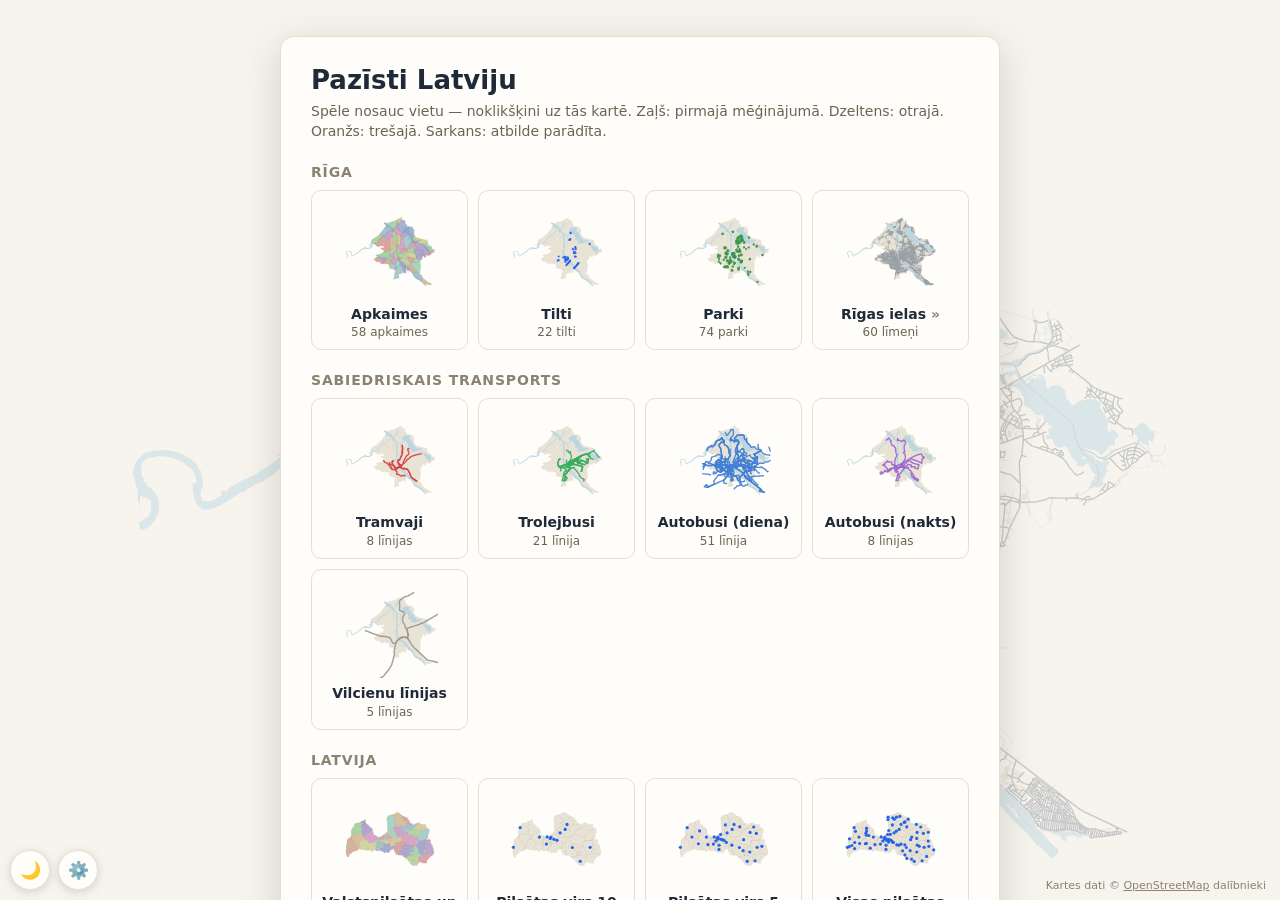
==== commit 5b815c3b: "Enhance zoom and panning functionality with eased animations and inertia effects" ====
--- a/index.html
+++ b/index.html
@@ -12,7 +12,7 @@
   if (t) document.documentElement.dataset.theme = t;
 } catch (e) {}
 </script>
-<link rel="stylesheet" href="css/style.css?v=68">
+<link rel="stylesheet" href="css/style.css?v=70">
 </head>
 <body>
 
@@ -126,20 +126,20 @@
   href="https://www.openstreetmap.org/copyright"
   target="_blank" rel="noopener">OpenStreetMap</a><span data-i18n="attr.post"> dalībnieki</span></div>
 
-<script src="data/riga_data.js?v=68"></script>
-<script src="data/latvia_data.js?v=68"></script>
-<script src="js/geometry.js?v=68"></script>
-<script src="js/spatial.js?v=68"></script>
-<script src="js/view.js?v=68"></script>
-<script src="js/renderer.js?v=68"></script>
-<script src="js/levels.js?v=68"></script>
-<script src="js/storage.js?v=68"></script>
-<script src="js/i18n.js?v=68"></script>
-<script src="js/sound.js?v=68"></script>
-<script src="js/game.js?v=68"></script>
-<script src="js/hoodgame.js?v=68"></script>
-<script src="js/featgame.js?v=68"></script>
-<script src="js/ui.js?v=68"></script>
-<script src="js/main.js?v=68"></script>
+<script src="data/riga_data.js?v=70"></script>
+<script src="data/latvia_data.js?v=70"></script>
+<script src="js/geometry.js?v=70"></script>
+<script src="js/spatial.js?v=70"></script>
+<script src="js/view.js?v=70"></script>
+<script src="js/renderer.js?v=70"></script>
+<script src="js/levels.js?v=70"></script>
+<script src="js/storage.js?v=70"></script>
+<script src="js/i18n.js?v=70"></script>
+<script src="js/sound.js?v=70"></script>
+<script src="js/game.js?v=70"></script>
+<script src="js/hoodgame.js?v=70"></script>
+<script src="js/featgame.js?v=70"></script>
+<script src="js/ui.js?v=70"></script>
+<script src="js/main.js?v=70"></script>
 </body>
 </html>
